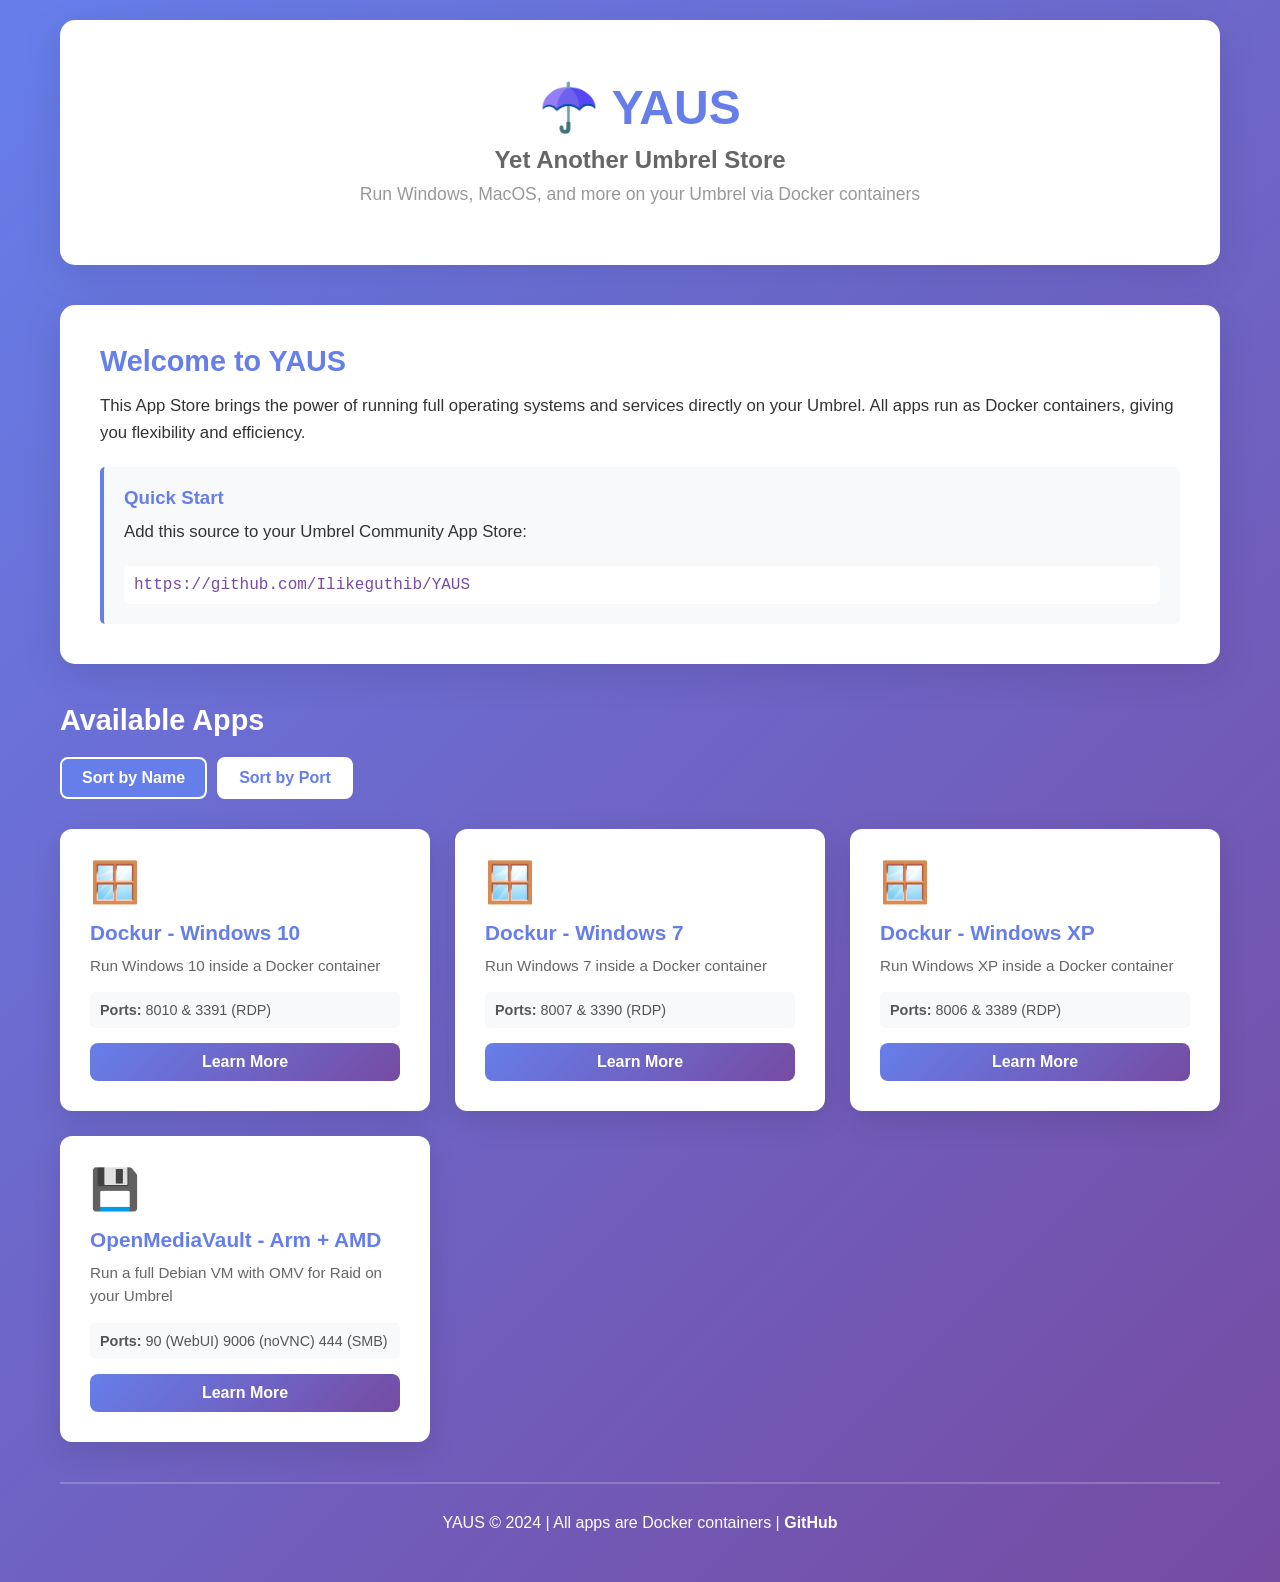
==== index.html @ 62412f27 "moved index to root" ====
<!DOCTYPE html>
<html lang="en">
<head>
    <meta charset="UTF-8">
    <meta name="viewport" content="width=device-width, initial-scale=1.0">
    <title>YAUS - Yet Another Umbrel Store</title>
    <link rel="stylesheet" href="website/style.css">
</head>
<body>
    <div class="container">
        <!-- Header -->
        <header class="header">
            <div class="header-content">
                <h1>☂️ YAUS</h1>
                <p class="subtitle">Yet Another Umbrel Store</p>
                <p class="tagline">Run Windows, MacOS, and more on your Umbrel via Docker containers</p>
            </div>
        </header>

        <!-- Introduction Section -->
        <section class="intro">
            <h2>Welcome to YAUS</h2>
            <p>This App Store brings the power of running full operating systems and services directly on your Umbrel. All apps run as Docker containers, giving you flexibility and efficiency.</p>
            <div class="info-box">
                <h3>Quick Start</h3>
                <p>Add this source to your Umbrel Community App Store:</p>
                <code>https://github.com/Ilikeguthib/YAUS</code>
            </div>
        </section>

        <!-- Sorting Options -->
        <section class="sorting">
            <h2>Available Apps</h2>
            <div class="sort-controls">
                <button class="sort-btn active" data-sort="name">Sort by Name</button>
                <button class="sort-btn" data-sort="port">Sort by Port</button>
            </div>
        </section>

        <!-- Apps Grid -->
        <section class="apps-grid" id="appsGrid">
            <!-- Apps will be inserted here by JavaScript -->
        </section>

        <!-- Footer -->
        <footer class="footer">
            <p>YAUS © 2024 | All apps are Docker containers | <a href="https://github.com/Ilikeguthib/umbrel-community-app-store" target="_blank">GitHub</a></p>
        </footer>
    </div>

    <script>
        const apps = [
            {
                name: "Dockur - Windows XP",
                description: "Run Windows XP inside a Docker container",
                port: 8006,
                ports: "8006 & 3389 (RDP)",
                github: "https://github.com/dockur/windows/",
                icon: "🪟"
            },
            {
                name: "Dockur - Windows 7",
                description: "Run Windows 7 inside a Docker container",
                port: 8007,
                ports: "8007 & 3390 (RDP)",
                github: "https://github.com/dockur/windows/",
                icon: "🪟"
            },
            {
                name: "Dockur - Windows 10",
                description: "Run Windows 10 inside a Docker container",
                port: 8010,
                ports: "8010 & 3391 (RDP)",
                github: "https://github.com/dockur/windows/",
                icon: "🪟"
            },
            {
                name: "OpenMediaVault - Arm + AMD",
                description: "Run a full Debian VM with OMV for Raid on your Umbrel",
                port: 90,
                ports: "90 (WebUI) 9006 (noVNC) 444 (SMB)",
                github: "https://openmediavault.io",
                icon: "💾"
            }
        ];

        let currentSort = 'name';

        function renderApps(sortBy) {
            const grid = document.getElementById('appsGrid');
            let sortedApps = [...apps];

            if (sortBy === 'name') {
                sortedApps.sort((a, b) => a.name.localeCompare(b.name));
            } else if (sortBy === 'port') {
                sortedApps.sort((a, b) => a.port - b.port);
            }

            grid.innerHTML = sortedApps.map(app => `
                <div class="app-card">
                    <div class="app-icon">${app.icon}</div>
                    <h3>${app.name}</h3>
                    <p>${app.description}</p>
                    <div class="app-ports">
                        <strong>Ports:</strong> ${app.ports}
                    </div>
                    <a href="${app.github}" target="_blank" class="app-link">Learn More</a>
                </div>
            `).join('');
        }

        // Setup sorting buttons
        document.querySelectorAll('.sort-btn').forEach(btn => {
            btn.addEventListener('click', function() {
                document.querySelectorAll('.sort-btn').forEach(b => b.classList.remove('active'));
                this.classList.add('active');
                currentSort = this.dataset.sort;
                renderApps(currentSort);
            });
        });

        // Initial render
        renderApps('name');
    </script>
</body>
</html>
---- website/style.css ----
* {
    margin: 0;
    padding: 0;
    box-sizing: border-box;
}

body {
    font-family: -apple-system, BlinkMacSystemFont, 'Segoe UI', Roboto, Oxygen, Ubuntu, Cantarell, sans-serif;
    background: linear-gradient(135deg, #667eea 0%, #764ba2 100%);
    color: #333;
    min-height: 100vh;
}

.container {
    max-width: 1200px;
    margin: 0 auto;
    padding: 20px;
}

/* Header */
.header {
    background: white;
    padding: 60px 40px;
    border-radius: 15px;
    text-align: center;
    margin-bottom: 40px;
    box-shadow: 0 10px 40px rgba(0, 0, 0, 0.1);
}

.header h1 {
    font-size: 3em;
    color: #667eea;
    margin-bottom: 10px;
}

.subtitle {
    font-size: 1.5em;
    color: #666;
    font-weight: 600;
    margin-bottom: 10px;
}

.tagline {
    font-size: 1.1em;
    color: #999;
}

/* Introduction Section */
.intro {
    background: white;
    padding: 40px;
    border-radius: 15px;
    margin-bottom: 40px;
    box-shadow: 0 10px 40px rgba(0, 0, 0, 0.1);
}

.intro h2 {
    color: #667eea;
    margin-bottom: 15px;
    font-size: 1.8em;
}

.intro p {
    line-height: 1.6;
    margin-bottom: 20px;
    font-size: 1.05em;
}

.info-box {
    background: #f8f9fa;
    padding: 20px;
    border-left: 4px solid #667eea;
    border-radius: 5px;
    margin-top: 20px;
}

.info-box h3 {
    color: #667eea;
    margin-bottom: 10px;
}

.info-box code {
    display: block;
    background: white;
    padding: 10px;
    border-radius: 5px;
    font-family: 'Courier New', monospace;
    color: #764ba2;
    margin-top: 10px;
    word-break: break-all;
}

/* Sorting Section */
.sorting {
    margin-bottom: 30px;
}

.sorting h2 {
    color: white;
    margin-bottom: 20px;
    font-size: 1.8em;
}

.sort-controls {
    display: flex;
    gap: 10px;
    flex-wrap: wrap;
}

.sort-btn {
    padding: 10px 20px;
    background: white;
    border: 2px solid white;
    border-radius: 8px;
    cursor: pointer;
    font-size: 1em;
    font-weight: 600;
    color: #667eea;
    transition: all 0.3s ease;
}

.sort-btn:hover {
    transform: translateY(-2px);
    box-shadow: 0 5px 15px rgba(0, 0, 0, 0.2);
}

.sort-btn.active {
    background: #667eea;
    color: white;
}

/* Apps Grid */
.apps-grid {
    display: grid;
    grid-template-columns: repeat(auto-fill, minmax(280px, 1fr));
    gap: 25px;
    margin-bottom: 40px;
}

.app-card {
    background: white;
    border-radius: 12px;
    padding: 30px;
    box-shadow: 0 10px 30px rgba(0, 0, 0, 0.1);
    transition: all 0.3s ease;
    display: flex;
    flex-direction: column;
}

.app-card:hover {
    transform: translateY(-5px);
    box-shadow: 0 15px 50px rgba(0, 0, 0, 0.2);
}

.app-icon {
    font-size: 2.5em;
    margin-bottom: 15px;
}

.app-card h3 {
    color: #667eea;
    margin-bottom: 10px;
    font-size: 1.3em;
}

.app-card p {
    color: #666;
    font-size: 0.95em;
    line-height: 1.5;
    margin-bottom: 15px;
    flex-grow: 1;
}

.app-ports {
    background: #f8f9fa;
    padding: 10px;
    border-radius: 5px;
    font-size: 0.9em;
    color: #555;
    margin-bottom: 15px;
}

.app-link {
    display: inline-block;
    padding: 10px 20px;
    background: linear-gradient(135deg, #667eea 0%, #764ba2 100%);
    color: white;
    text-decoration: none;
    border-radius: 8px;
    font-weight: 600;
    transition: all 0.3s ease;
    text-align: center;
}

.app-link:hover {
    transform: scale(1.05);
    box-shadow: 0 5px 15px rgba(102, 126, 234, 0.4);
}

/* Footer */
.footer {
    text-align: center;
    color: white;
    padding: 30px;
    margin-top: 40px;
    border-top: 2px solid rgba(255, 255, 255, 0.2);
}

.footer a {
    color: #fff;
    text-decoration: none;
    font-weight: 600;
    transition: opacity 0.3s ease;
}

.footer a:hover {
    opacity: 0.8;
}

/* Responsive Design */
@media (max-width: 768px) {
    .header {
        padding: 40px 20px;
    }

    .header h1 {
        font-size: 2em;
    }

    .subtitle {
        font-size: 1.2em;
    }

    .apps-grid {
        grid-template-columns: 1fr;
    }

    .sort-controls {
        justify-content: center;
    }

    .intro {
        padding: 20px;
    }

    .sorting h2 {
        text-align: center;
    }
}

@media (max-width: 480px) {
    .header h1 {
        font-size: 1.5em;
    }

    .subtitle {
        font-size: 1em;
    }

    .app-card {
        padding: 20px;
    }

    .container {
        padding: 10px;
    }
}
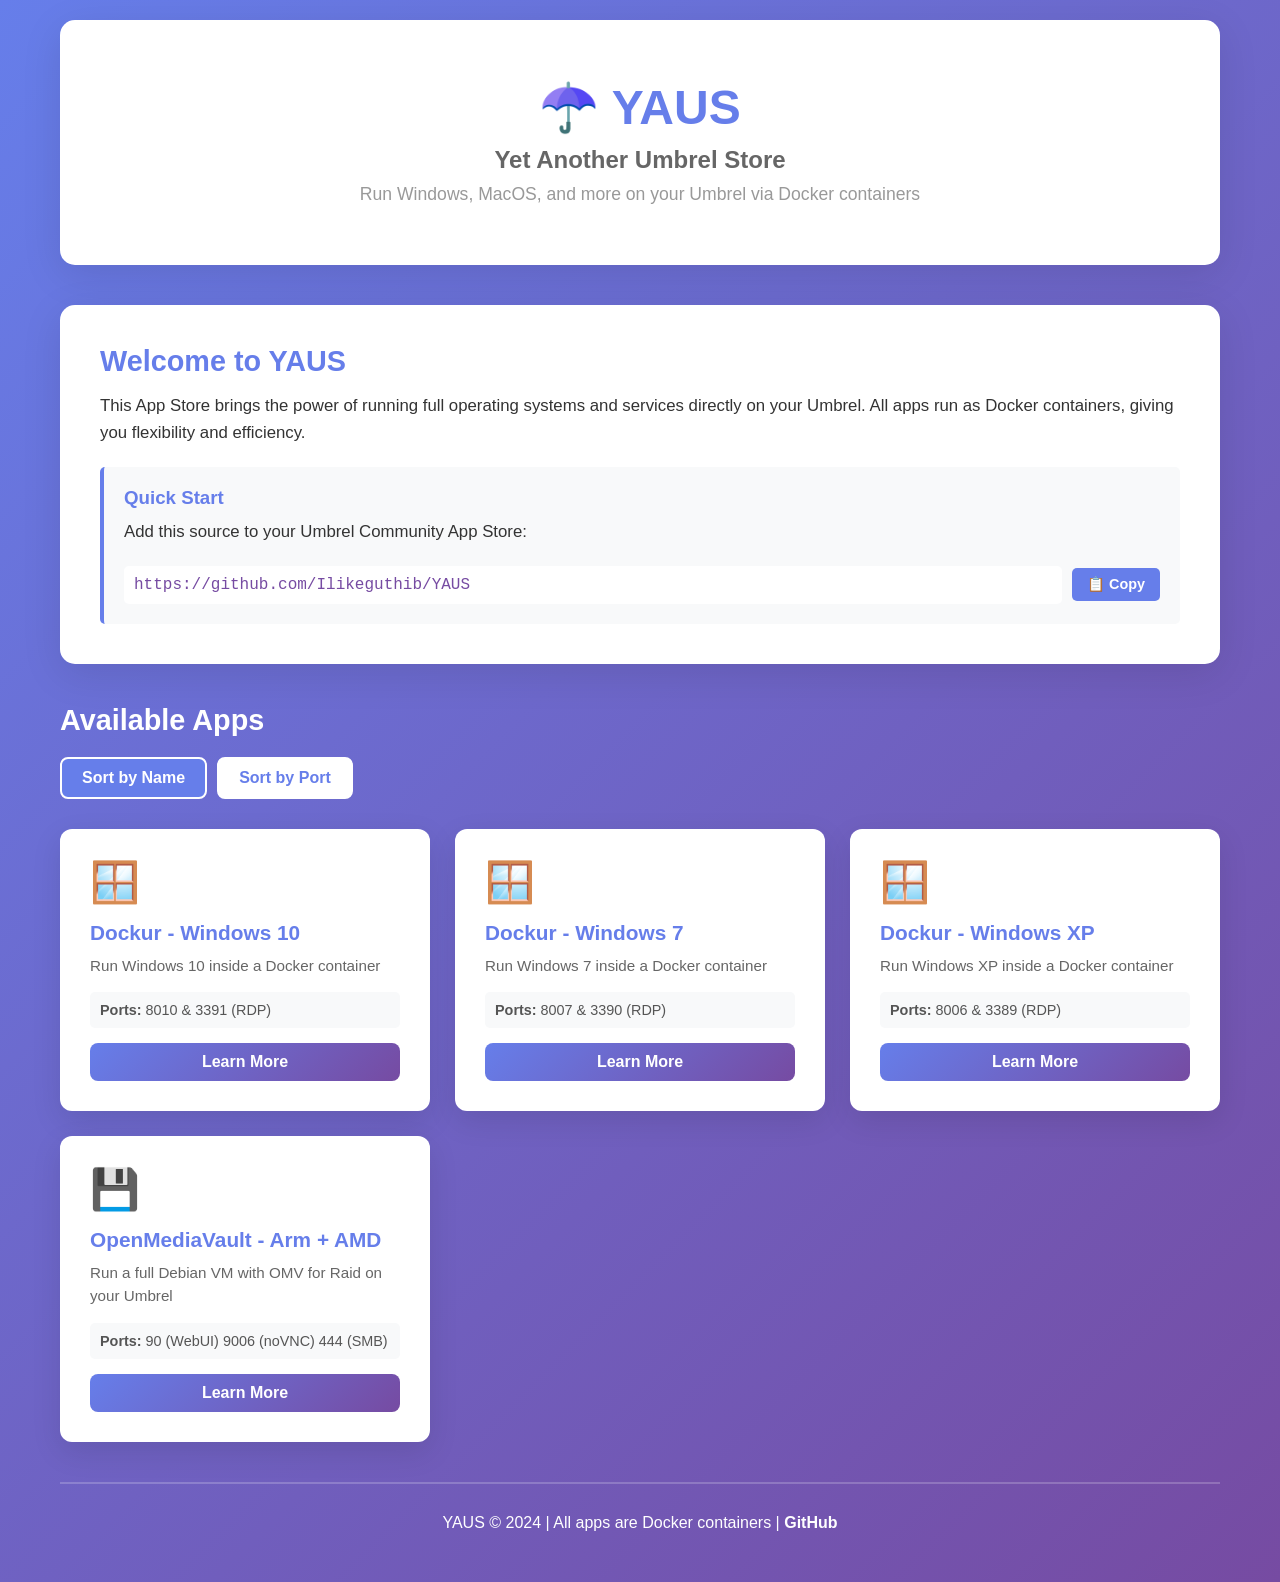
==== commit 97c4caa7: "added clipboard button" ====
--- a/index.html
+++ b/index.html
@@ -24,7 +24,10 @@
             <div class="info-box">
                 <h3>Quick Start</h3>
                 <p>Add this source to your Umbrel Community App Store:</p>
-                <code>https://github.com/Ilikeguthib/YAUS</code>
+                <div class="code-container">
+                    <code id="storeCode">https://github.com/Ilikeguthib/YAUS</code>
+                    <button class="copy-btn" onclick="copyToClipboard()">📋 Copy</button>
+                </div>
             </div>
         </section>
 
@@ -49,6 +52,20 @@
     </div>
 
     <script>
+        function copyToClipboard() {
+            const code = document.getElementById('storeCode').textContent;
+            navigator.clipboard.writeText(code).then(() => {
+                const btn = event.target;
+                const originalText = btn.textContent;
+                btn.textContent = '✓ Copied!';
+                setTimeout(() => {
+                    btn.textContent = originalText;
+                }, 2000);
+            }).catch(err => {
+                console.error('Failed to copy:', err);
+            });
+        }
+
         const apps = [
             {
                 name: "Dockur - Windows XP",
--- a/website/style.css
+++ b/website/style.css
@@ -88,6 +88,40 @@
     color: #764ba2;
     margin-top: 10px;
     word-break: break-all;
+}
+
+.code-container {
+    display: flex;
+    gap: 10px;
+    align-items: center;
+    margin-top: 10px;
+}
+
+.code-container code {
+    flex: 1;
+    margin-top: 0;
+}
+
+.copy-btn {
+    padding: 8px 15px;
+    background: #667eea;
+    color: white;
+    border: none;
+    border-radius: 5px;
+    cursor: pointer;
+    font-weight: 600;
+    font-size: 0.9em;
+    white-space: nowrap;
+    transition: all 0.3s ease;
+}
+
+.copy-btn:hover {
+    background: #764ba2;
+    transform: scale(1.05);
+}
+
+.copy-btn:active {
+    transform: scale(0.95);
 }
 
 /* Sorting Section */
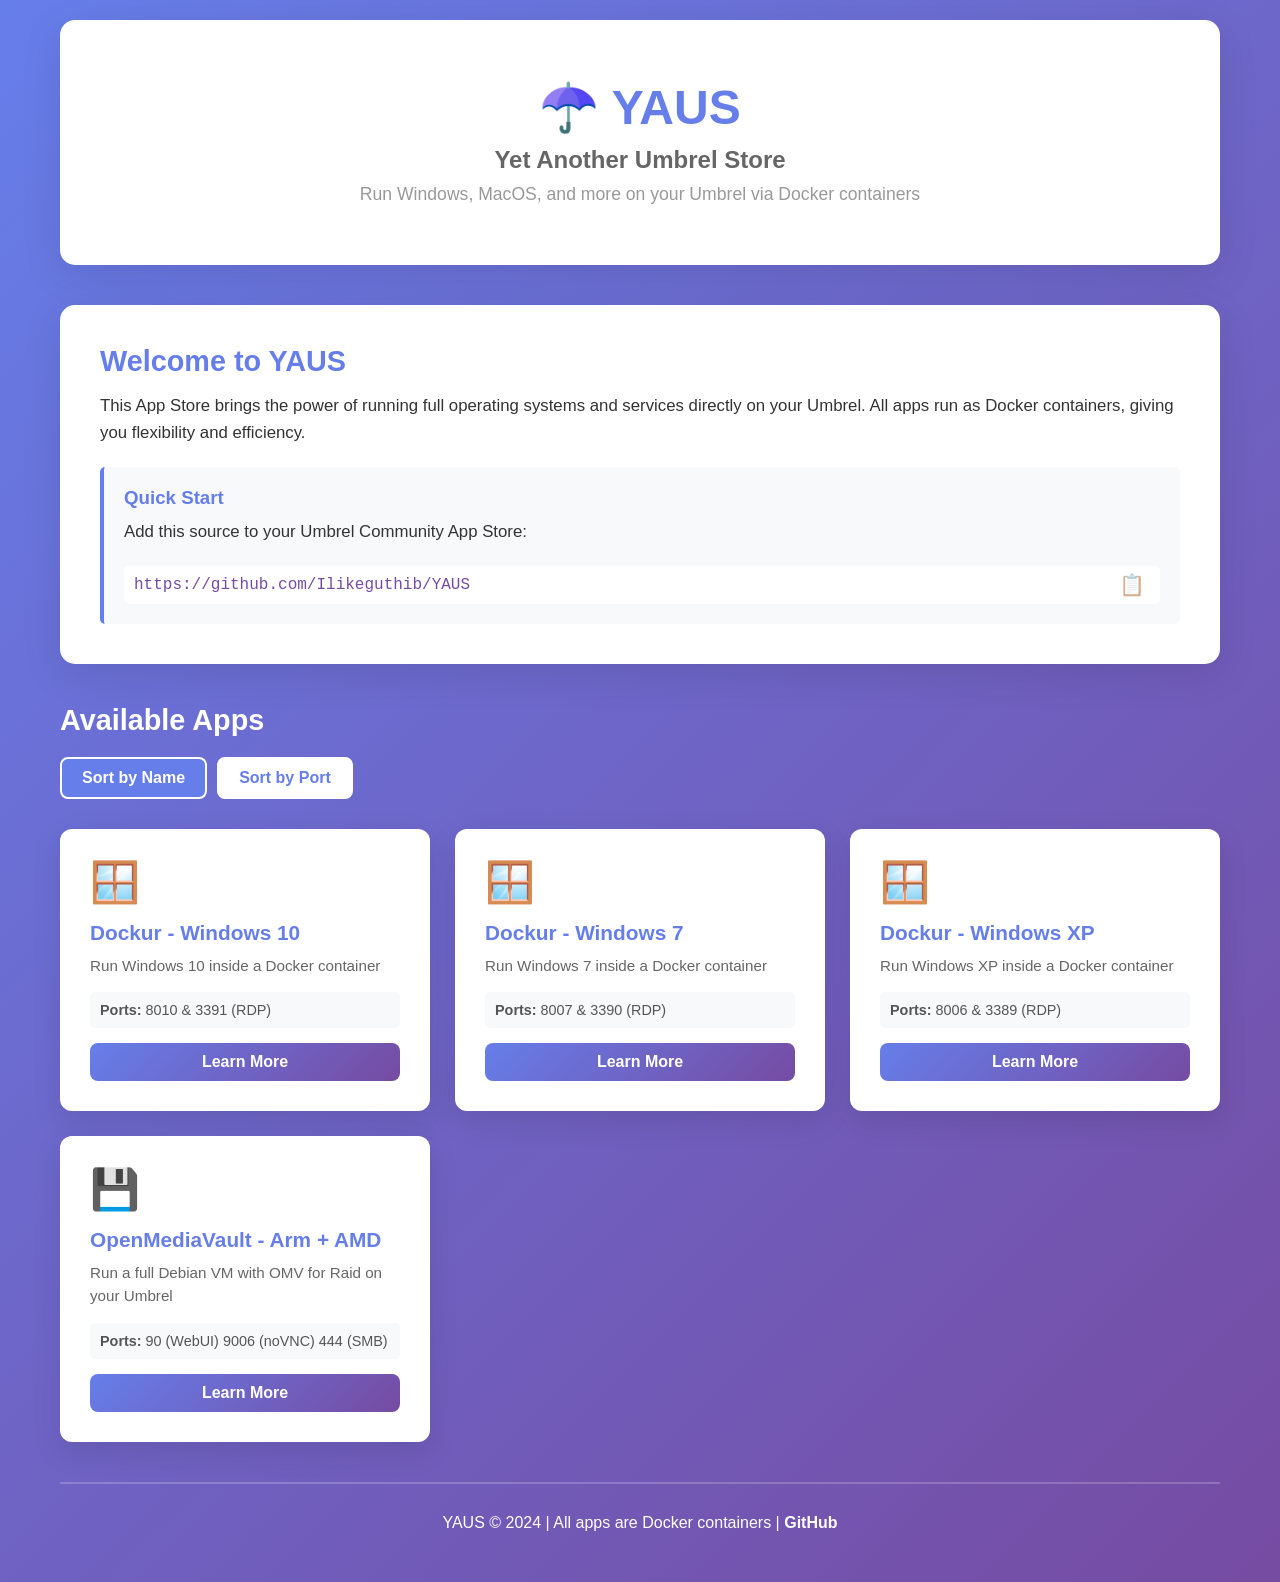
==== commit 1f7e360b: "changed clipboard again" ====
--- a/index.html
+++ b/index.html
@@ -26,7 +26,7 @@
                 <p>Add this source to your Umbrel Community App Store:</p>
                 <div class="code-container">
                     <code id="storeCode">https://github.com/Ilikeguthib/YAUS</code>
-                    <button class="copy-btn" onclick="copyToClipboard()">📋 Copy</button>
+                    <button class="copy-btn" onclick="copyToClipboard()">📋</button>
                 </div>
             </div>
         </section>
--- a/website/style.css
+++ b/website/style.css
@@ -91,37 +91,42 @@
 }
 
 .code-container {
-    display: flex;
-    gap: 10px;
-    align-items: center;
+    position: relative;
     margin-top: 10px;
 }
 
 .code-container code {
-    flex: 1;
-    margin-top: 0;
+    display: block;
+    background: white;
+    padding: 10px 40px 10px 10px;
+    border-radius: 5px;
+    font-family: 'Courier New', monospace;
+    color: #764ba2;
+    word-break: break-all;
+    margin: 0;
 }
 
 .copy-btn {
-    padding: 8px 15px;
-    background: #667eea;
-    color: white;
+    position: absolute;
+    right: 10px;
+    top: 50%;
+    transform: translateY(-50%);
+    background: none;
     border: none;
-    border-radius: 5px;
     cursor: pointer;
-    font-weight: 600;
-    font-size: 0.9em;
-    white-space: nowrap;
+    font-size: 1.3em;
+    padding: 5px;
+    opacity: 0.6;
     transition: all 0.3s ease;
 }
 
 .copy-btn:hover {
-    background: #764ba2;
-    transform: scale(1.05);
+    opacity: 1;
+    transform: translateY(-50%) scale(1.1);
 }
 
 .copy-btn:active {
-    transform: scale(0.95);
+    transform: translateY(-50%) scale(0.95);
 }
 
 /* Sorting Section */
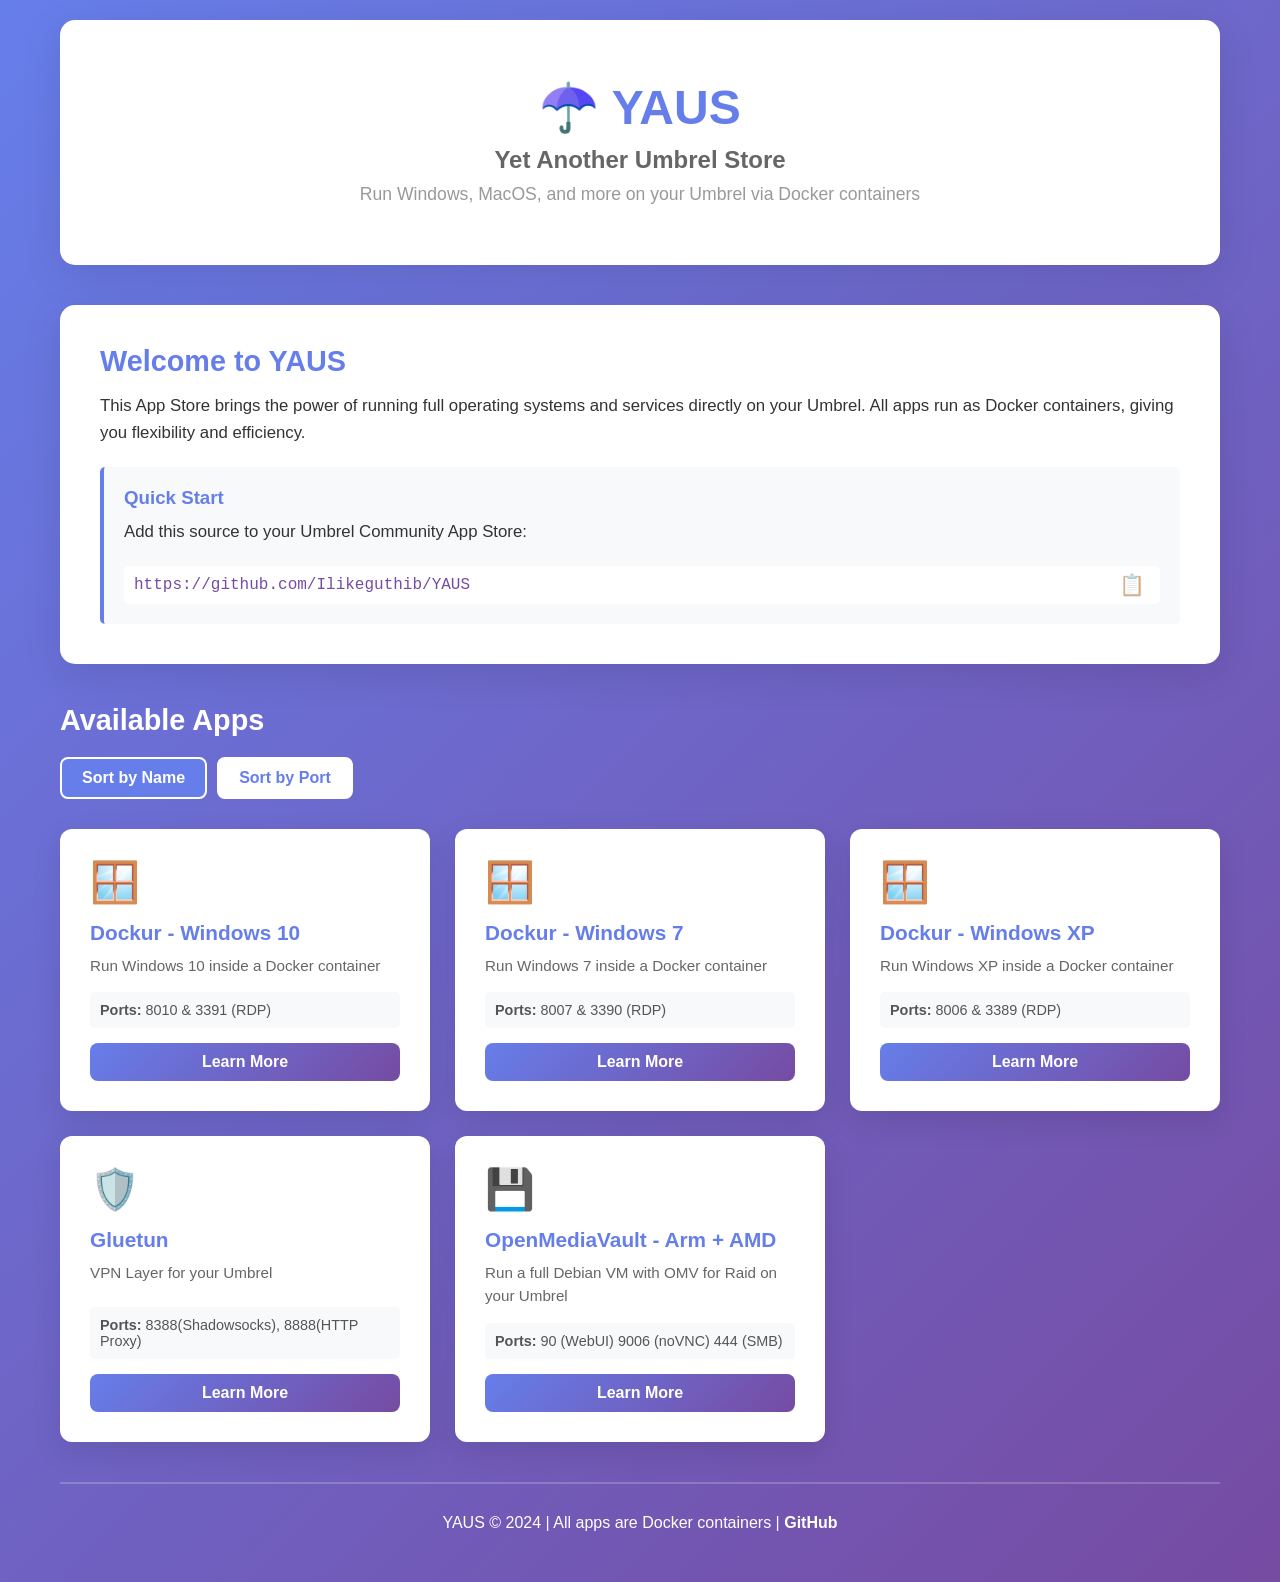
==== commit 729418a6: "added gluetun" ====
--- a/index.html
+++ b/index.html
@@ -98,6 +98,14 @@
                 ports: "90 (WebUI) 9006 (noVNC) 444 (SMB)",
                 github: "https://openmediavault.io",
                 icon: "💾"
+            },
+            {
+                name: "Gluetun",
+                description: "VPN Layer for your Umbrel",
+                port: 55,
+                ports: "8388(Shadowsocks), 8888(HTTP Proxy)",
+                github: "https://github.com/qdm12/gluetun",
+                icon: "🛡️"
             }
         ];
 
